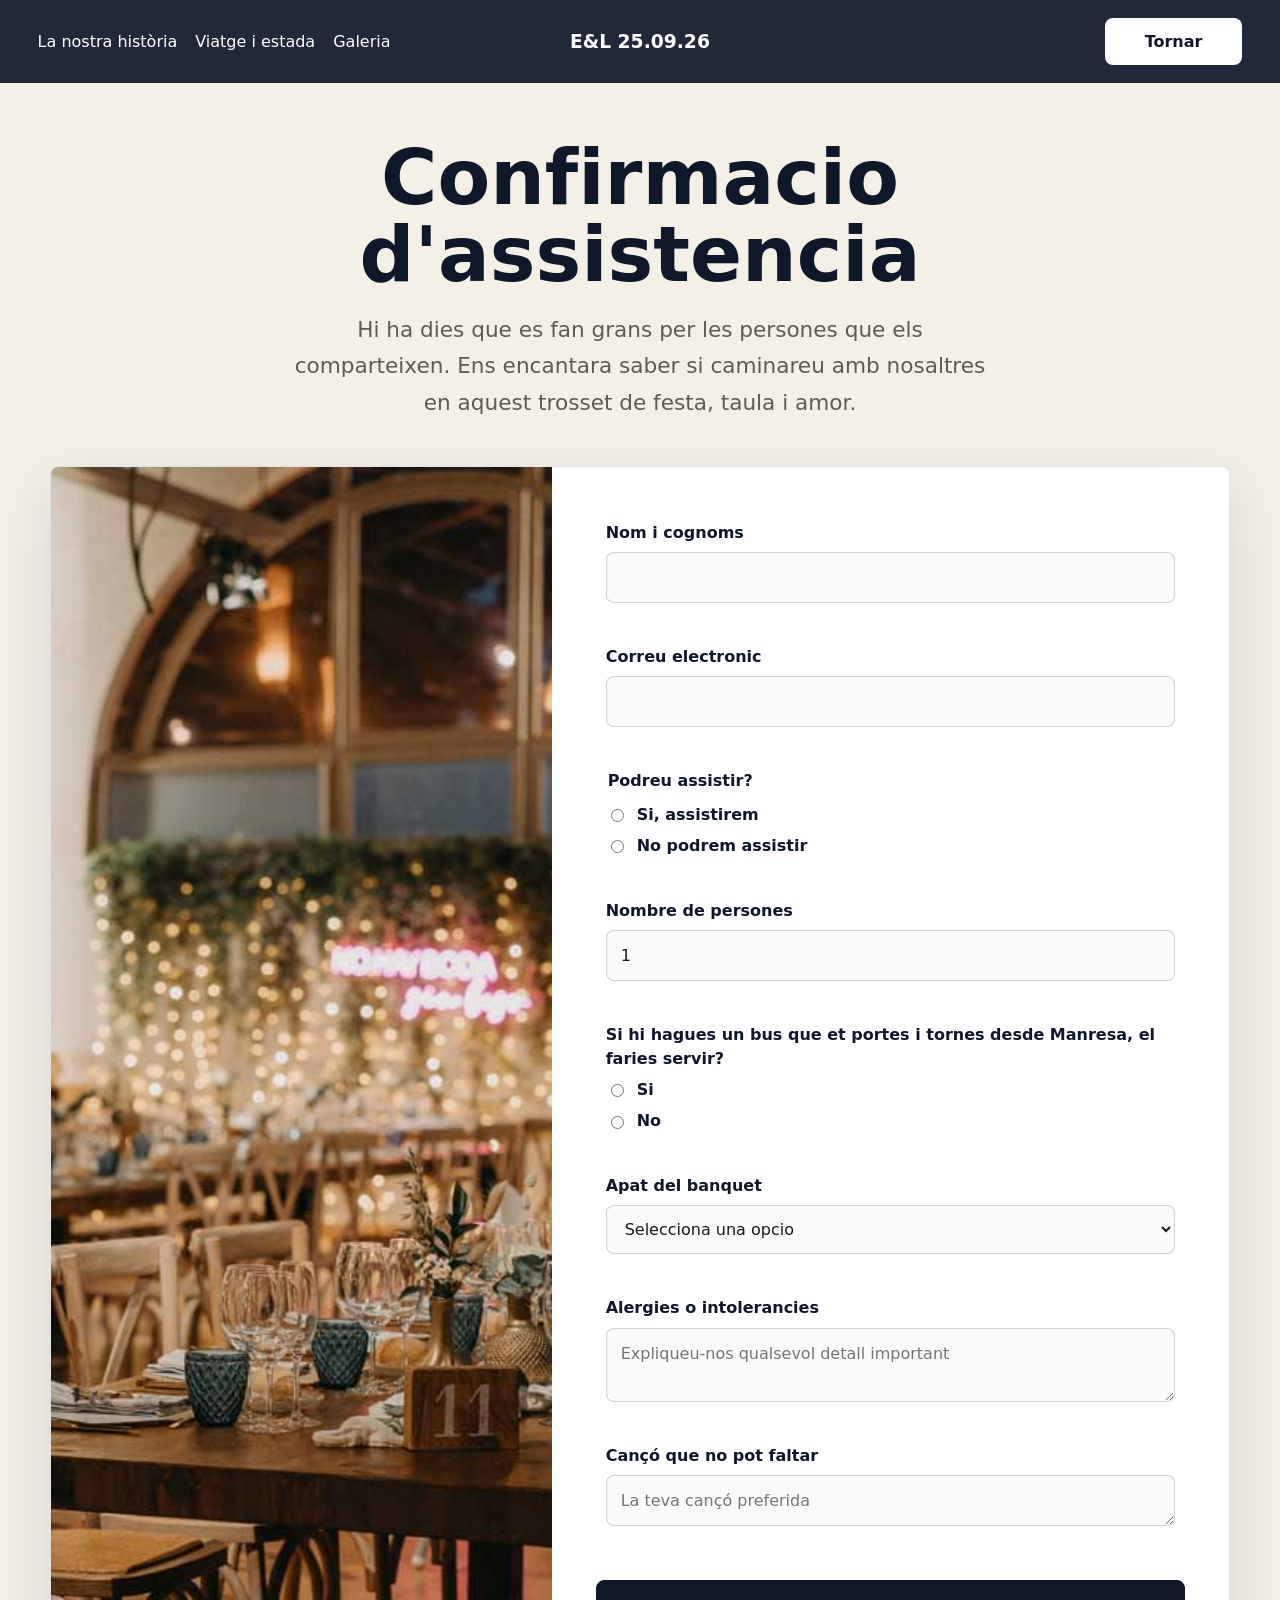
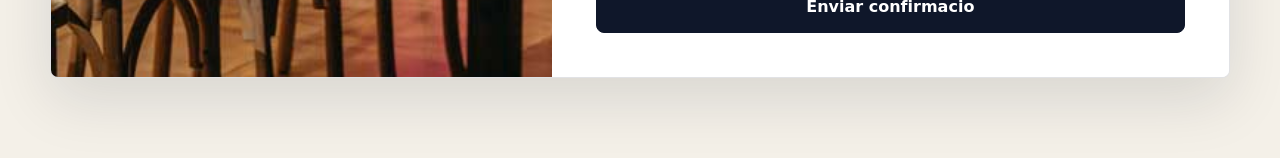
==== confirmar-assistencia.html @ 7b8db6ae "Activat pagina album fotos amb boto desactivat" ====
<!doctype html>
<html lang="ca">

<head>
  <meta charset="utf-8" />
  <meta name="viewport" content="width=device-width,initial-scale=1" />
  <title>Confirmar assistència | E&L</title>
  <link rel="stylesheet" href="css/styles.css">
</head>


<body class="pagina-confirmacio">
  <header>
    <nav class="nav">
      <ul class="nav-links">
        <li><a href="la-nostra-historia.html">La nostra història</a></li>
        <li><a href="viatge-i-estada.html">Viatge i estada</a></li>
        <li><a href="galeria.html">Galeria</a></li>
      </ul>
      <a href="index.html" class="nav_title">
        <h3>E&L 25.09.26</h3>
      </a>
      <a class="confirmar_assistencia" href="index.html">Tornar</a>
    </nav>
  </header>

  <main class="confirmacio-main">
    <section class="confirmacio">
      <div class="confirmacio-intro">
        <h1>Confirmacio d'assistencia</h1>
        <p>Hi ha dies que es fan grans per les persones que els comparteixen. Ens encantara saber si caminareu amb
          nosaltres en aquest trosset de festa, taula i amor.</p>
      </div>

      <div class="confirmacio-layout">
        <figure class="confirmacio-foto">
          <img src="assets/banquet.jpg" alt="Eric i Laia">
        </figure>

        <!-- <form class="confirmacio-form" action="https://formsubmit.co/ericilaia.10@gmail.com" method="POST"> -->
        <form class="confirmacio-form" action="https://formsubmit.co/ericilaia.10@gmail.com" method="POST">
          <input type="hidden" name="_subject" id="subject">
          <input type="hidden" name="_template" value="table">
          <input type="hidden" name="_captcha" value="true">
          <input type="hidden" name="_next" value="https://www.ericilaia.es/gracies.html">
          <input type="text" name="_honey" style="display:none">
          <input type="hidden" name="_autoresponse" value="Confirmació rebuda 🎉">

          <div class="form-row">
            <label for="nom">Nom i cognoms</label>
            <input id="nom" name="nomicognoms" type="text" required>
          </div>

          <div class="form-row">
            <label for="email">Correu electronic</label>
            <input id="email" name="email" type="email" required>
          </div>

          <fieldset class="form-row">
            <legend style="margin-bottom: 10px;">Podreu assistir?</legend>
            <label class="radio-option">
              <input type="radio" id="assistencia-si" name="Assistencia" value="Si, assistirem" required>
              Si, assistirem
            </label>
            <label class="radio-option">
              <input type="radio" id="assistencia-no" name="Assistencia" value="No podrem assistir">
              No podrem assistir
            </label>
          </fieldset>

          <div class="form-row">
            <label for="persones">Nombre de persones</label>
            <input id="persones" name="NombrePersones" type="number" min="1" max="8" value="1" required>
          </div>
          <div class="camps-assistencia">
            <div class="form-row">
              <label for="bus">Si hi hagues un bus que et portes i tornes desde Manresa, el faries servir?</label>
              <label class="radio-option">
                <input type="radio" name="Bus" value="Si" required>
                Si
              </label>
              <label class="radio-option">
                <input type="radio" name="Bus" value="No ">
                No
              </label>
            </div>

            <div class="form-row">
              <label for="apat">Apat del banquet</label>
              <select id="apat" name="ApatBanquet" required>
                <option value="">Selecciona una opcio</option>
                <option value="Menu general">Menu general</option>
                <option value="Menu vegetaria">Menu vegetaria</option>
                <option value="Menu infantil">Menu infantil</option>
                <option value="Altres necessitats">Altres necessitats</option>
              </select>
            </div>

            <div class="form-row">
              <label for="alergies">Alergies o intolerancies</label>
              <textarea id="alergies" name="AlergiesIntolerancies" rows="2"
                placeholder="Expliqueu-nos qualsevol detall important"></textarea>
            </div>

            <div class="form-row">
              <label for="canco">Cançó que no pot faltar</label>
              <textarea id="canco" name="Cancion" rows="1" placeholder="La teva cançó preferida"></textarea>
            </div>

          </div>
          <div id="acompanyants"></div>
          <button class="form-submit" type="submit">Enviar confirmacio</button>
        </form>
      </div>
    </section>
  </main>

  <script src="js/confirmar-assistencia.js"></script>

</body>

</html>
---- css/styles.css ----
:root{
  --max-width:1480px;
  --accent:#0f172a;
  --muted:#666;
  --gap:24px;
  --nav-bg-opacity:0;
  --nav-blur:0px;
  --nav-text-color:#fff;
  --nav-text-shadow:0 1px 8px rgba(0,0,0,0.45);
  font-family: Inter, system-ui, Arial, sans-serif;
}

*{box-sizing:border-box}
body{
  margin:0;
  color:#111;
  line-height:1.45;
  background-color: #f7f4ef;
}

.site-header{position:relative}

/* NAV */
.nav{
  display:grid;
  grid-template-columns:1fr auto 1fr;
  gap:18px;
  align-items:center;
  padding:18px calc(12px + 2vw);
  position:fixed;
  width:100%;
  top:0;
  left:0;
  z-index:20;
  background:rgba(15,23,42,var(--nav-bg-opacity));
  backdrop-filter:blur(var(--nav-blur));
  color:var(--nav-text-color);
  text-shadow:var(--nav-text-shadow);
  transition:background 0.15s ease, backdrop-filter 0.15s ease, color 0.15s ease, text-shadow 0.15s ease;
}
.logo{font-weight:700;text-decoration:none;color:var(--accent)}
.nav-links{list-style:none;margin:0;padding:0;display:flex;gap:18px;align-items:center}
.nav-links a{text-decoration:none;color:inherit}
.nav_title {
  text-decoration: none;
  color: inherit;
  justify-self:center;
  text-align:center;
}

.nav_title h3{
  margin:0;
  white-space:nowrap;
}

/* imatgeprincipal */
.imatgeprincipal{
  height:100vh;
  min-height:800px;
  display:flex;
  align-items:center;
  justify-content:center;
  /* background-image:linear-gradient(rgba(10,10,10,0.35),rgba(10,10,10,0.35)), url("../assets/fonsprincipal.jpeg"); */
  background-image:linear-gradient(rgba(10,10,10,0.35),rgba(10,10,10,0.35)), url("../assets/parella-1.jpg");
  background-size:cover;
  background-position:center;
  padding-top:72px; /* espacio por nav fijo */
}
.imatgeprincipal-banner{
  text-align:center;
  color:#fff;
  max-width:900px;
  padding:48px;
}
.imatgeprincipal h1{font-size:clamp(42px,8vw,86px);line-height:0.95;margin:0 0 16px}
.imatgeprincipal p{margin:0 0 18px;color:rgba(255,255,255,0.9)}
.confirmar_assistencia{
  display:inline-flex;
  align-items:center;
  justify-content:center;
  justify-self:end;
  padding:12px 40px;
  border-radius:8px;
  text-decoration:none;
  background:#fff;
  color:var(--accent);
  font-weight:600;
  text-shadow:none;
}

.confirmar_assistencia:hover{
  opacity: 75%;
}

/* CONTENT */
main{max-width:var(--max-width);margin:48px auto;padding:0 20px}
.important-indicacions{
  font-weight: bold;
}
#arribada,
#ceremonia{
  padding:64px 0;
}

.cerimonia{
  display:grid;
  grid-template-columns:1fr 1fr;
  align-items:center;
}

.cerimonia-invertida .cerimonia-info{
  order:1;
}

.cerimonia-invertida .cerimonia-foto{
  order:2;
}

.cerimonia-foto{
  width:100%;
  max-width:500px;
  justify-self:center;
}

.cerimonia-foto img{
  display:block;
  width:100%;
  aspect-ratio:3 / 4;
  object-fit:cover;
  border-radius:8px;
}

.cerimonia-info{
  display:flex;
  flex-direction:column;
  align-items:center;
  justify-content:center;
  gap:20px;
  min-height:100%;
  text-align:center;
}

.cerimonia-info h2,
.cerimonia-info h4,
.cerimonia-info p{
  margin:0;
}

.cerimonia-info h2{
  font-size:clamp(2.4rem,5vw,4.5rem);
  line-height:1;
  font-weight:700;
}

.cerimonia-info h4{
  font-size:clamp(1.6rem,3vw,2.4rem);
  line-height:1.1;
  font-weight:600;
  color:var(--accent);
}

.cerimonia-info p{
  max-width:320px;
  font-size:1.1rem;
  color:#3f3f46;
}

.cerimonia-info a{
  display:inline-flex;
  align-items:center;
  justify-content:center;
  min-width:140px;
  min-height:46px;
  padding:12px 70px;
  border:1px solid var(--accent);
  border-radius:8px;
  background:var(--accent);
  color:#fff;
  font-weight:700;
  text-decoration:none;
  transition:background 0.2s ease, color 0.2s ease, transform 0.2s ease;
}

.cerimonia-info a:hover{
  background:#fff;
  color:var(--accent);
  transform:translateY(-2px);
}

.ubicacion-1{
  font-size:11000px;
}
/* CONFIRMACIO */
.pagina-confirmacio{
  --nav-bg-opacity:0.92;
  --nav-blur:6px;
  --nav-text-color:#fff;
  --nav-text-shadow:none;
  background:#f4f0e8;
}

.confirmacio-main{
  margin:0 auto;
  padding:140px 20px 80px;
}

.confirmacio{
  max-width:1180px;
  margin:0 auto;
}

.confirmacio-intro{
  max-width:860px;
  margin:0 auto 44px;
  text-align:center;
}

.confirmacio-intro p{
  max-width:720px;
  margin:18px auto 0;
  color:#5f5a52;
  font-size:clamp(1.05rem,2vw,1.35rem);
  line-height:1.7;
}

.confirmacio-intro h1{
  margin:0;
  font-size:clamp(2.7rem,6vw,5.5rem);
  line-height:1;
  color:var(--accent);
}

.confirmacio-layout{
  display:grid;
  grid-template-columns:minmax(280px,0.85fr) minmax(360px,1.15fr);
  gap:0;
  overflow:hidden;
  border:1px solid rgba(15,23,42,0.12);
  border-radius:8px;
  background:#fff;
  box-shadow:0 22px 60px rgba(15,23,42,0.12);
}

.confirmacio-foto{
  min-height:100%;
  margin:0;
  background:#0f172a;
}

.confirmacio-foto img{
  display:block;
  width:100%;
  height:100%;
  min-height:640px;
  object-fit:cover;
}

.confirmacio-form{
  display:grid;
  gap:22px;
  align-content:center;
  padding:44px;
  background:#fff;
}

.camps-assistencia{
  display: grid;
  gap: 22px;
}

.form-row{
  display:grid;
  gap:8px;
  margin:10px;
  padding:0;
  border:0;
}

.form-row label,
.form-row legend{
  color:var(--accent);
  font-weight:700;
}

.form-row input,
.form-row select,
.form-row textarea{
  width:100%;
  border:1px solid rgba(15,23,42,0.18);
  border-radius:8px;
  padding:13px 14px;
  color:#18181b;
  font:inherit;
  background:#fbfaf8;
}

.form-row textarea{
  resize:vertical;
}

.form-row input:focus,
.form-row select:focus,
.form-row textarea:focus{
  outline:2px solid rgba(15,23,42,0.18);
  border-color:var(--accent);
}

.radio-option{
  display:flex;
  align-items:center;
  gap:10px;
  font-weight:500;
  color:#3f3f46;
}

.radio-option input{
  width:auto;
}

.form-submit{
  display:inline-flex;
  align-items:center;
  justify-content:center;
  min-height:50px;
  border:1px solid var(--accent);
  border-radius:8px;
  padding:14px 28px;
  background:var(--accent);
  color:#fff;
  font:inherit;
  font-weight:800;
  text-decoration:none;
  cursor:pointer;
  transition:background 0.2s ease, color 0.2s ease, transform 0.2s ease;
}

.form-submit:hover{
  background:#fff;
  color:var(--accent);
  transform:translateY(-2px);
}

.gracies{
  display:flex;
  flex-direction:column;
  align-items:center;
  justify-content:center;
  min-height:60vh;
  max-width:760px;
  margin:0 auto;
  text-align:center;
}

.gracies p{
  margin:0 0 16px;
  color:#5f5a52;
  font-weight:700;
  text-transform:uppercase;
  letter-spacing:0.08em;
}

.gracies h1{
  margin:0 0 32px;
  font-size:clamp(3rem,7vw,6rem);
  line-height:1;
  color:var(--accent);
}

/* PAGINES INTERIORS */
.pagina-interior{
  --nav-bg-opacity:0.9;
  --nav-blur:6px;
  --nav-text-color:#fff;
  --nav-text-shadow:none;
  background:#f7f4ef;
}

.pagina-main{
  max-width:none;
  margin:0;
  padding:0;
}

.pagina-hero{
  min-height:72vh;
  display:flex;
  align-items:flex-end;
  padding:140px 8vw 72px;
  color:#fff;
  background-size:cover;
  background-position:center;
}

.historia-hero{
  background-image:linear-gradient(rgba(15,23,42,0.18),rgba(15,23,42,0.62)), url("../assets/parella-10.jpg");
}

.estada-hero{
  background-image:linear-gradient(rgba(15,23,42,0.2),rgba(15,23,42,0.68)), url("../assets/banquet.jpg");
}

.pagina-hero div{
  max-width:920px;
}

.pagina-hero p{
  margin:0 0 14px;
  font-weight:800;
  text-transform:uppercase;
  letter-spacing:0.08em;
}

.pagina-hero h1{
  margin:0;
  font-size:clamp(3rem,7vw,7rem);
  line-height:0.98;
}

.historia-layout{
  display:grid;
  grid-template-columns:minmax(320px,0.9fr) minmax(320px,1.1fr);
  gap:64px;
  align-items:center;
  max-width:1280px;
  margin:0 auto;
  padding:96px 8vw;
}

.historia-layout + .historia-layout{
  padding-top:0;
}

.historia-layout-invertida .historia-text{
  order:2;
}

.historia-layout-invertida .historia-foto{
  order:1;
}

.historia-text{
  display:grid;
  gap:18px;
  font-size:clamp(1.1rem,1.8vw,1.35rem);
  line-height:1.8;
  color:#343434;
}

.historia-text span{
  color:#8a8175;
  font-size:0.9rem;
  font-weight:900;
  text-transform:uppercase;
  letter-spacing:0.08em;
}

.historia-text h2{
  max-width:620px;
  margin:0 0 8px;
  color:var(--accent);
  font-size:clamp(2.2rem,4.8vw,4.7rem);
  line-height:1;
}

.historia-text p{
  margin:0;
}

.historia-foto{
  margin:0;
}

.historia-foto img{
  display:block;
  width:100%;
  aspect-ratio:4 / 5;
  object-fit:cover;
  border-radius:8px;
  box-shadow:0 22px 60px rgba(15,23,42,0.14);
}

.historia-galeria{
  display:grid;
  grid-template-columns:1fr 1.25fr 1fr;
  gap:18px;
  max-width:1280px;
  margin:0 auto;
  padding:0 8vw 96px;
}

.historia-galeria figure{
  margin:0;
  overflow:hidden;
  border-radius:8px;
  background:#0f172a;
}

.historia-galeria img{
  display:block;
  width:100%;
  height:100%;
  min-height:340px;
  object-fit:cover;
}

.historia-galeria figure:nth-child(2){
  transform:translateY(36px);
}

.timeline{
  display:grid;
  grid-template-columns:repeat(auto-fit,minmax(220px,1fr));
  gap:1px;
  max-width:1280px;
  margin:0 auto;
  padding:0 8vw 96px;
}

.timeline article,
.info-card,
.transport-list article,
.faq-list details{
  background:#fff;
  border:1px solid rgba(15,23,42,0.1);
}

.timeline article{
  padding:32px;
}

.timeline span{
  display:block;
  margin-bottom:24px;
  color:#8a8175;
  font-weight:900;
}

.timeline h2,
.info-card h3,
.transport-list h3{
  margin:0 0 12px;
  color:var(--accent);
}

.timeline p,
.info-card p,
.transport-list p,
.faq-list p,
.fonts p{
  margin:0;
  color:#4b4b52;
  line-height:1.7;
}

.frase-final{
  max-width:920px;
  margin:0 auto 96px;
  padding:0 8vw;
  text-align:center;
}

.frase-final p{
  margin:0;
  font-size:clamp(1.8rem,4vw,3.8rem);
  line-height:1.12;
  color:var(--accent);
}

.info-section{
  max-width:1280px;
  margin:0 auto;
  padding:88px 8vw 0;
}

.section-heading{
  display:flex;
  justify-content:space-between;
  align-items:start;
  flex-direction: column;
  gap:12px;
  margin-bottom:28px;
}

.section-heading p{
  margin:0;
  color:#8a8175;
  font-weight:800;
  text-transform:uppercase;
  letter-spacing:0.08em;
}

.section-heading h2{
  margin:0;
  color:var(--accent);
  font-size:clamp(2.2rem,4vw,4.5rem);
  line-height:1;
}

.info-grid{
  display:grid;
  grid-template-columns:repeat(3,1fr);
  gap:18px;
}

.info-card{
  display:flex;
  flex-direction:column;
  min-height:280px;
  padding:28px;
  border-radius:8px;
}

.info-card a{
  display:inline-flex;
  align-items:center;
  justify-content:center;
  width:max-content;
  margin-top:auto;
  padding:11px 18px;
  border:1px solid var(--accent);
  border-radius:8px;
  background:var(--accent);
  color:#fff;
  text-decoration:none;
  font-weight:800;
}

.split-info{
  display:grid;
  grid-template-columns:0.7fr 1.3fr;
  gap:48px;
}

.split-info .section-heading{
  display:block;
  margin:0;
}

.transport-list{
  display:grid;
  justify-content: start;
  gap:16px;
}

.transport-list article{
  padding:26px;
  border-radius:8px;
}

.estada-foto-band{
  display:grid;
  grid-template-columns:minmax(280px,1.15fr) minmax(260px,0.85fr);
  align-items:stretch;
  max-width:1280px;
  margin:88px auto 0;
  padding:0 8vw;
}

.estada-foto-band img{
  display:block;
  width:100%;
  min-height:420px;
  object-fit:cover;
  border-radius:8px 0 0 8px;
}

.estada-foto-band div{
  display:flex;
  align-items:center;
  padding:36px;
  border-radius:0 8px 8px 0;
  background:var(--accent);
  color:#fff;
}

.estada-foto-band p{
  margin:0;
  font-size:clamp(1.25rem,2.6vw,2.4rem);
  line-height:1.18;
}

.faq-list{
  display:grid;
  gap:12px;
}

.faq-list details{
  padding:22px 24px;
  border-radius:8px;
}

.faq-list summary{
  cursor:pointer;
  color:var(--accent);
  font-weight:900;
}

.faq-list p{
  margin-top:14px;
}

.fonts{
  max-width:980px;
  margin:0 auto;
  padding:72px 8vw 96px;
  text-align:center;
}

.fonts a{
  color:var(--accent);
  font-weight:800;
}

.grid-section h2,
.content-section h2,
.contact-section h2{margin:0 0 18px;font-size:1.4rem}

.grid{display:grid;grid-template-columns:repeat(auto-fit,minmax(220px,1fr));gap:var(--gap)}
.card{background:#fff;border-radius:12px;padding:20px;box-shadow:0 6px 20px rgba(12,20,30,0.06)}

/* FOOTER */
.site-footer{
  padding:12px 20px;
  text-align:center;
  background:var(--accent);
  color:rgba(255,255,255,0.82);
  font-size:0.82rem;
}

.site-footer p{
  margin:0;
}

/* RESPONSIVE tweaks */
@media (max-width:860px){
  .nav{
    grid-template-columns:1fr 1fr 1fr;
    gap:8px;
    padding:12px 14px;
    background:rgba(15,23,42,var(--nav-bg-opacity));
    backdrop-filter:blur(var(--nav-blur));
    text-shadow:none;
  }

  .nav_title{
    grid-row:1;
    grid-column:1 / -1;
    justify-self:center;
    padding-bottom:2px;
  }

  .nav_title h3{
    font-size:1.35rem;
    letter-spacing:0.03em;
  }

  .nav-links{
    grid-row:2;
    grid-column:1 / 3;
    display:grid;
    grid-template-columns:1fr 1fr;
    gap:8px;
    width:100%;
    max-width:none;
    justify-self:stretch;
    padding:0;
    border:0;
    background:transparent;
    box-shadow:none;
    backdrop-filter:none;
    text-shadow:none;
  }

  .nav-links li{
    min-width:0;
  }

  .nav-links a{
    display:flex;
    align-items:center;
    justify-content:center;
    min-height:42px;
    padding:8px 10px;
    border-radius:6px;
    background:rgba(255,255,255,0.12);
    font-size:0.86rem;
    font-weight:700;
    text-align:center;
  }

  .confirmar_assistencia{
    grid-row:2;
    grid-column:3;
    justify-self:stretch;
    align-self:stretch;
    width:auto;
    max-width:none;
    min-height:42px;
    padding:10px 16px;
    border-radius:6px;
    font-size:0.92rem;
  }

  .nav .confirmar_assistencia{
    width:100%;
  }

  .nav-links{
    padding-right:0;
  }

  .nav-links li:nth-child(1){grid-column:1}
  .nav-links li:nth-child(2){grid-column:2}

  .imatgeprincipal{
    height:100svh;
    min-height:620px;
    padding-top:150px;
  }

  .imatgeprincipal-banner{padding:24px}
  .imatgeprincipal h1{font-size:clamp(48px,17vw,82px)}
  main{margin:28px auto;padding:0 16px}
  #arribada,
  #ceremonia{padding:42px 0}
  .cerimonia{grid-template-columns:1fr;gap:24px}
  .cerimonia-invertida .cerimonia-info,
  .cerimonia-invertida .cerimonia-foto{order:initial}
  .cerimonia-foto{max-width:min(82vw,320px)}
  .cerimonia-foto img{aspect-ratio:4 / 5;max-height:390px}
  .cerimonia-info{gap:20px;padding:4px 8px}
  .cerimonia-info h2{font-size:clamp(3.1rem,16vw,4.6rem)}
  .cerimonia-info h4{font-size:clamp(2rem,9vw,2.8rem)}
  .cerimonia-info p{font-size:1.18rem}
  .cerimonia-info a{min-width:170px;min-height:52px;font-size:1.05rem}
  .confirmacio-main{padding:180px 16px 56px}
  .confirmacio-intro{margin-bottom:28px}
  .confirmacio-layout{grid-template-columns:1fr}
  .confirmacio-foto img{min-height:300px;max-height:380px}
  .confirmacio-form{padding:22px;gap:18px}
  .pagina-hero{min-height:72svh;padding:190px 20px 48px}
  .pagina-hero h1{font-size:clamp(2.7rem,14vw,5rem)}
  .historia-layout,
  .timeline,
  .info-grid,
  .split-info,
  .estada-foto-band{grid-template-columns:1fr}
  .historia-galeria{display: none}
  .historia-layout,
  .info-section{padding:56px 16px 0}
  .historia-layout{gap:34px}
  .historia-layout + .historia-layout{padding-top:56px}
  .historia-layout-invertida .historia-text,
  .historia-layout-invertida .historia-foto{order:initial}
  .historia-text{font-size:1.05rem;gap:18px}
  .historia-text h2{font-size:clamp(2.4rem,12vw,4rem)}
  .historia-galeria{gap:12px;padding:0 16px 56px}
  .historia-galeria figure:nth-child(2){transform:none}
  .historia-galeria img{min-height:250px;aspect-ratio:4 / 3}
  .timeline{padding:0 16px 56px}
  .timeline article{padding:24px}
  .frase-final{margin-top:56px;padding:0 16px}
  .section-heading{display:block}
  .info-card{min-height:auto}
  .estada-foto-band{margin-top:56px;padding:0 16px}
  .estada-foto-band img{min-height:260px;border-radius:8px 8px 0 0}
  .estada-foto-band div{border-radius:0 0 8px 8px;padding:24px}
  .fonts{padding:48px 20px 64px}
}
/* @media (max-width:565px){
   .nav {
    foins
  }
} */

@media (max-width:565px){
  .nav_title h3{font-size:1.22rem}
  .nav-links{gap:6px}
  .nav-links a{font-size:0.65rem;padding:8px 6px}
  .confirmar_assistencia{font-size:0.65rem}
  .pagina-hero,
  .imatgeprincipal{padding-top:172px}
  .cerimonia-foto{max-width:76vw}
  .cerimonia-foto img{max-height:330px}
  .cerimonia-info h2{font-size:3rem}
}
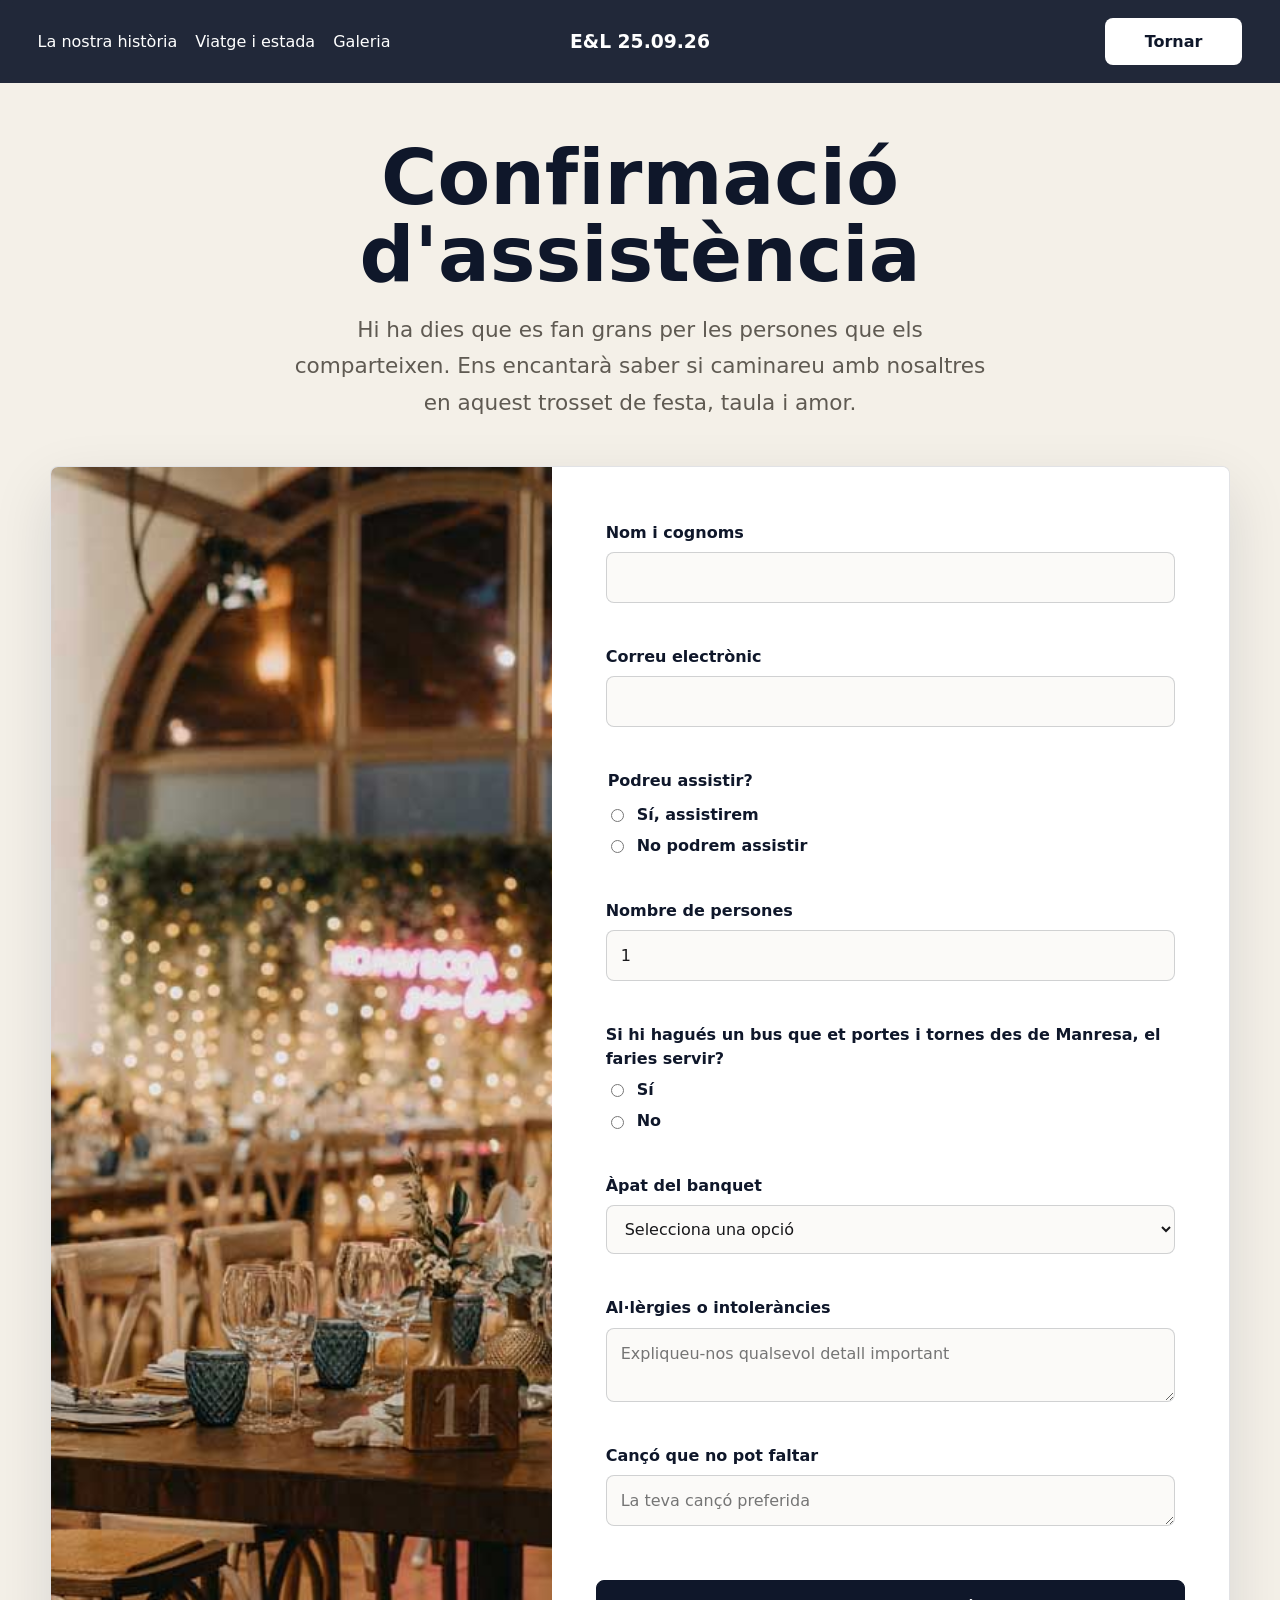
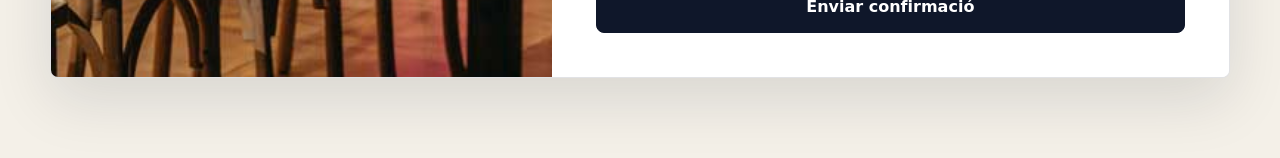
==== commit 0b6d2507: "Correccions ortografiques" ====
--- a/confirmar-assistencia.html
+++ b/confirmar-assistencia.html
@@ -27,8 +27,8 @@
   <main class="confirmacio-main">
     <section class="confirmacio">
       <div class="confirmacio-intro">
-        <h1>Confirmacio d'assistencia</h1>
-        <p>Hi ha dies que es fan grans per les persones que els comparteixen. Ens encantara saber si caminareu amb
+        <h1>Confirmació d'assistència</h1>
+        <p>Hi ha dies que es fan grans per les persones que els comparteixen. Ens encantarà saber si caminareu amb 
           nosaltres en aquest trosset de festa, taula i amor.</p>
       </div>
 
@@ -52,15 +52,15 @@
           </div>
 
           <div class="form-row">
-            <label for="email">Correu electronic</label>
+            <label for="email">Correu electrònic</label>
             <input id="email" name="email" type="email" required>
           </div>
 
           <fieldset class="form-row">
             <legend style="margin-bottom: 10px;">Podreu assistir?</legend>
             <label class="radio-option">
-              <input type="radio" id="assistencia-si" name="Assistencia" value="Si, assistirem" required>
-              Si, assistirem
+              <input type="radio" id="assistencia-si" name="Assistencia" value="Sí, assistirem" required>
+              Sí, assistirem
             </label>
             <label class="radio-option">
               <input type="radio" id="assistencia-no" name="Assistencia" value="No podrem assistir">
@@ -74,10 +74,10 @@
           </div>
           <div class="camps-assistencia">
             <div class="form-row">
-              <label for="bus">Si hi hagues un bus que et portes i tornes desde Manresa, el faries servir?</label>
+              <label for="bus">Si hi hagués un bus que et portes i tornes des de Manresa, el faries servir?</label>
               <label class="radio-option">
                 <input type="radio" name="Bus" value="Si" required>
-                Si
+                Sí
               </label>
               <label class="radio-option">
                 <input type="radio" name="Bus" value="No ">
@@ -86,18 +86,19 @@
             </div>
 
             <div class="form-row">
-              <label for="apat">Apat del banquet</label>
+              <label for="apat">Àpat del banquet</label>
               <select id="apat" name="ApatBanquet" required>
-                <option value="">Selecciona una opcio</option>
-                <option value="Menu general">Menu general</option>
-                <option value="Menu vegetaria">Menu vegetaria</option>
-                <option value="Menu infantil">Menu infantil</option>
+                <option value="">Selecciona una opció</option>
+                <option value="Menu general">Menú general</option>
+                <option value="Menu vegetaria">Menú vegetarià</option>
+                <option value="Menu vega">Menú vegà</option>
+                <option value="Menu infantil">Menú infantil</option>
                 <option value="Altres necessitats">Altres necessitats</option>
               </select>
             </div>
 
             <div class="form-row">
-              <label for="alergies">Alergies o intolerancies</label>
+              <label for="alergies">Al·lèrgies o intoleràncies</label>
               <textarea id="alergies" name="AlergiesIntolerancies" rows="2"
                 placeholder="Expliqueu-nos qualsevol detall important"></textarea>
             </div>
@@ -109,7 +110,7 @@
 
           </div>
           <div id="acompanyants"></div>
-          <button class="form-submit" type="submit">Enviar confirmacio</button>
+          <button class="form-submit" type="submit">Enviar confirmació</button>
         </form>
       </div>
     </section>
--- a/css/styles.css
+++ b/css/styles.css
@@ -731,34 +731,33 @@
   margin:0;
 }
 
-/* RESPONSIVE tweaks */
-@media (max-width:860px){
+/* RESPONSIVE tweaks */@media (max-width:860px){
   .nav{
-    grid-template-columns:1fr 1fr 1fr;
+    grid-template-columns:1fr;
     gap:8px;
     padding:12px 14px;
     background:rgba(15,23,42,var(--nav-bg-opacity));
     backdrop-filter:blur(var(--nav-blur));
     text-shadow:none;
   }
-
+ 
   .nav_title{
     grid-row:1;
-    grid-column:1 / -1;
+    grid-column:1;
     justify-self:center;
     padding-bottom:2px;
   }
-
+ 
   .nav_title h3{
     font-size:1.35rem;
     letter-spacing:0.03em;
   }
-
+ 
   .nav-links{
     grid-row:2;
-    grid-column:1 / 3;
+    grid-column:1;
     display:grid;
-    grid-template-columns:1fr 1fr;
+    grid-template-columns:1fr 1fr 1fr;
     gap:8px;
     width:100%;
     max-width:none;
@@ -770,54 +769,48 @@
     backdrop-filter:none;
     text-shadow:none;
   }
-
+ 
   .nav-links li{
     min-width:0;
   }
-
+ 
   .nav-links a{
     display:flex;
     align-items:center;
     justify-content:center;
     min-height:42px;
-    padding:8px 10px;
+    padding:8px 6px;
     border-radius:6px;
     background:rgba(255,255,255,0.12);
-    font-size:0.86rem;
+    font-size:0.82rem;
     font-weight:700;
     text-align:center;
   }
-
+ 
   .confirmar_assistencia{
-    grid-row:2;
-    grid-column:3;
+    grid-row:3;
+    grid-column:1;
     justify-self:stretch;
     align-self:stretch;
-    width:auto;
+    width:100%;
     max-width:none;
     min-height:42px;
     padding:10px 16px;
     border-radius:6px;
     font-size:0.92rem;
   }
-
+ 
   .nav .confirmar_assistencia{
     width:100%;
   }
-
-  .nav-links{
-    padding-right:0;
-  }
-
-  .nav-links li:nth-child(1){grid-column:1}
-  .nav-links li:nth-child(2){grid-column:2}
-
+ 
+  /* resto de reglas mobile sin cambios */
   .imatgeprincipal{
     height:100svh;
     min-height:620px;
     padding-top:150px;
   }
-
+ 
   .imatgeprincipal-banner{padding:24px}
   .imatgeprincipal h1{font-size:clamp(48px,17vw,82px)}
   main{margin:28px auto;padding:0 16px}
@@ -867,12 +860,7 @@
   .estada-foto-band div{border-radius:0 0 8px 8px;padding:24px}
   .fonts{padding:48px 20px 64px}
 }
-/* @media (max-width:565px){
-   .nav {
-    foins
-  }
-} */
-
+ 
 @media (max-width:565px){
   .nav_title h3{font-size:1.22rem}
   .nav-links{gap:6px}
@@ -883,4 +871,4 @@
   .cerimonia-foto{max-width:76vw}
   .cerimonia-foto img{max-height:330px}
   .cerimonia-info h2{font-size:3rem}
-}
+}
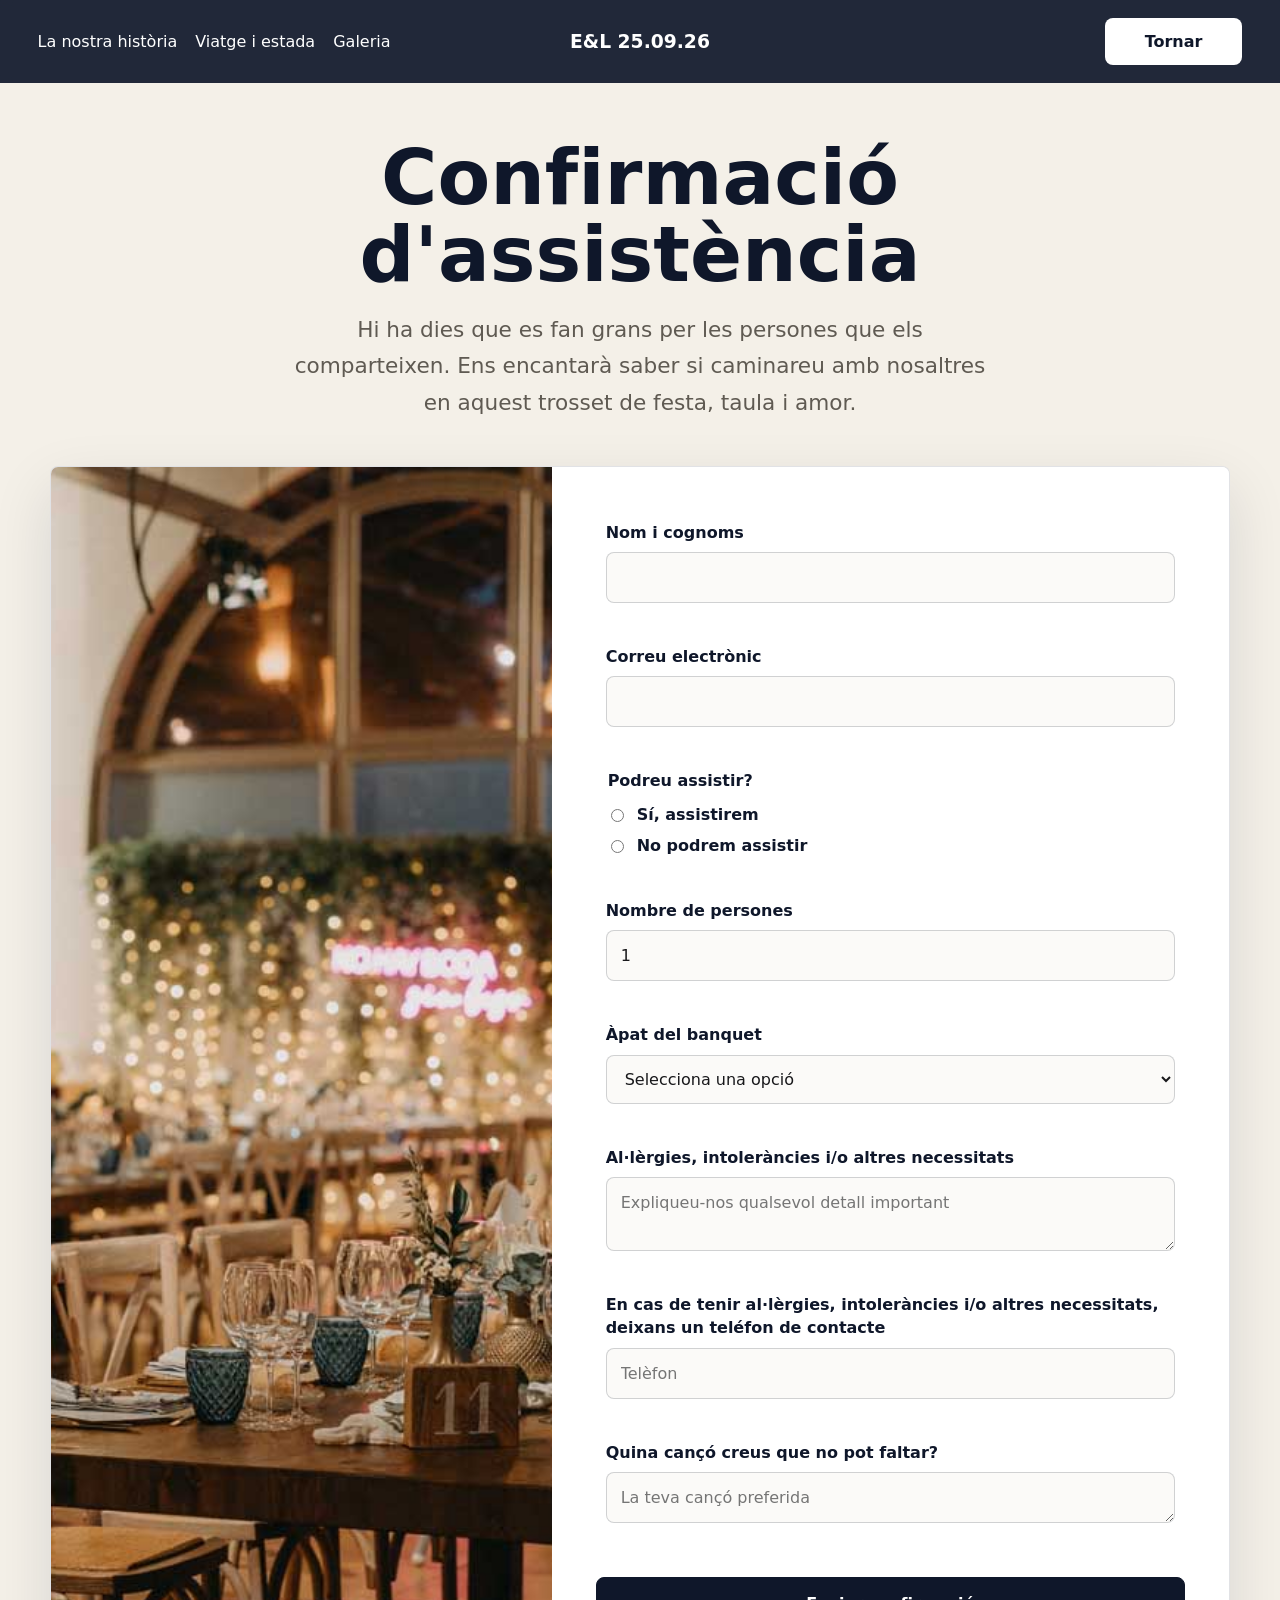
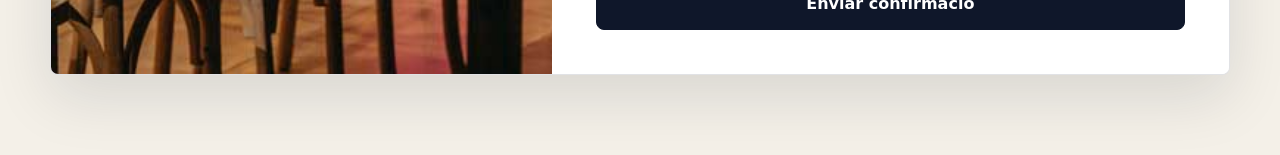
==== commit 826607af: "Ültims canvis varis" ====
--- a/confirmar-assistencia.html
+++ b/confirmar-assistencia.html
@@ -73,7 +73,7 @@
             <input id="persones" name="NombrePersones" type="number" min="1" max="8" value="1" required>
           </div>
           <div class="camps-assistencia">
-            <div class="form-row">
+            <!-- <div class="form-row">
               <label for="bus">Si hi hagués un bus que et portes i tornes des de Manresa, el faries servir?</label>
               <label class="radio-option">
                 <input type="radio" name="Bus" value="Si" required>
@@ -83,7 +83,7 @@
                 <input type="radio" name="Bus" value="No ">
                 No
               </label>
-            </div>
+            </div> -->
 
             <div class="form-row">
               <label for="apat">Àpat del banquet</label>
@@ -98,13 +98,18 @@
             </div>
 
             <div class="form-row">
-              <label for="alergies">Al·lèrgies o intoleràncies</label>
+              <label for="alergies">Al·lèrgies, intoleràncies i/o altres necessitats</label>
               <textarea id="alergies" name="AlergiesIntolerancies" rows="2"
                 placeholder="Expliqueu-nos qualsevol detall important"></textarea>
             </div>
 
             <div class="form-row">
-              <label for="canco">Cançó que no pot faltar</label>
+              <label for="telefonalergies">En cas de tenir al·lèrgies, intoleràncies i/o altres necessitats, deixans un teléfon de contacte</label>
+              <input id="telefonalergies" name="TelefonAlergies" type="text" placeholder="Telèfon">
+            </div>
+               
+            <div class="form-row">
+              <label for="canco">Quina cançó creus que no pot faltar?</label>
               <textarea id="canco" name="Cancion" rows="1" placeholder="La teva cançó preferida"></textarea>
             </div>
 
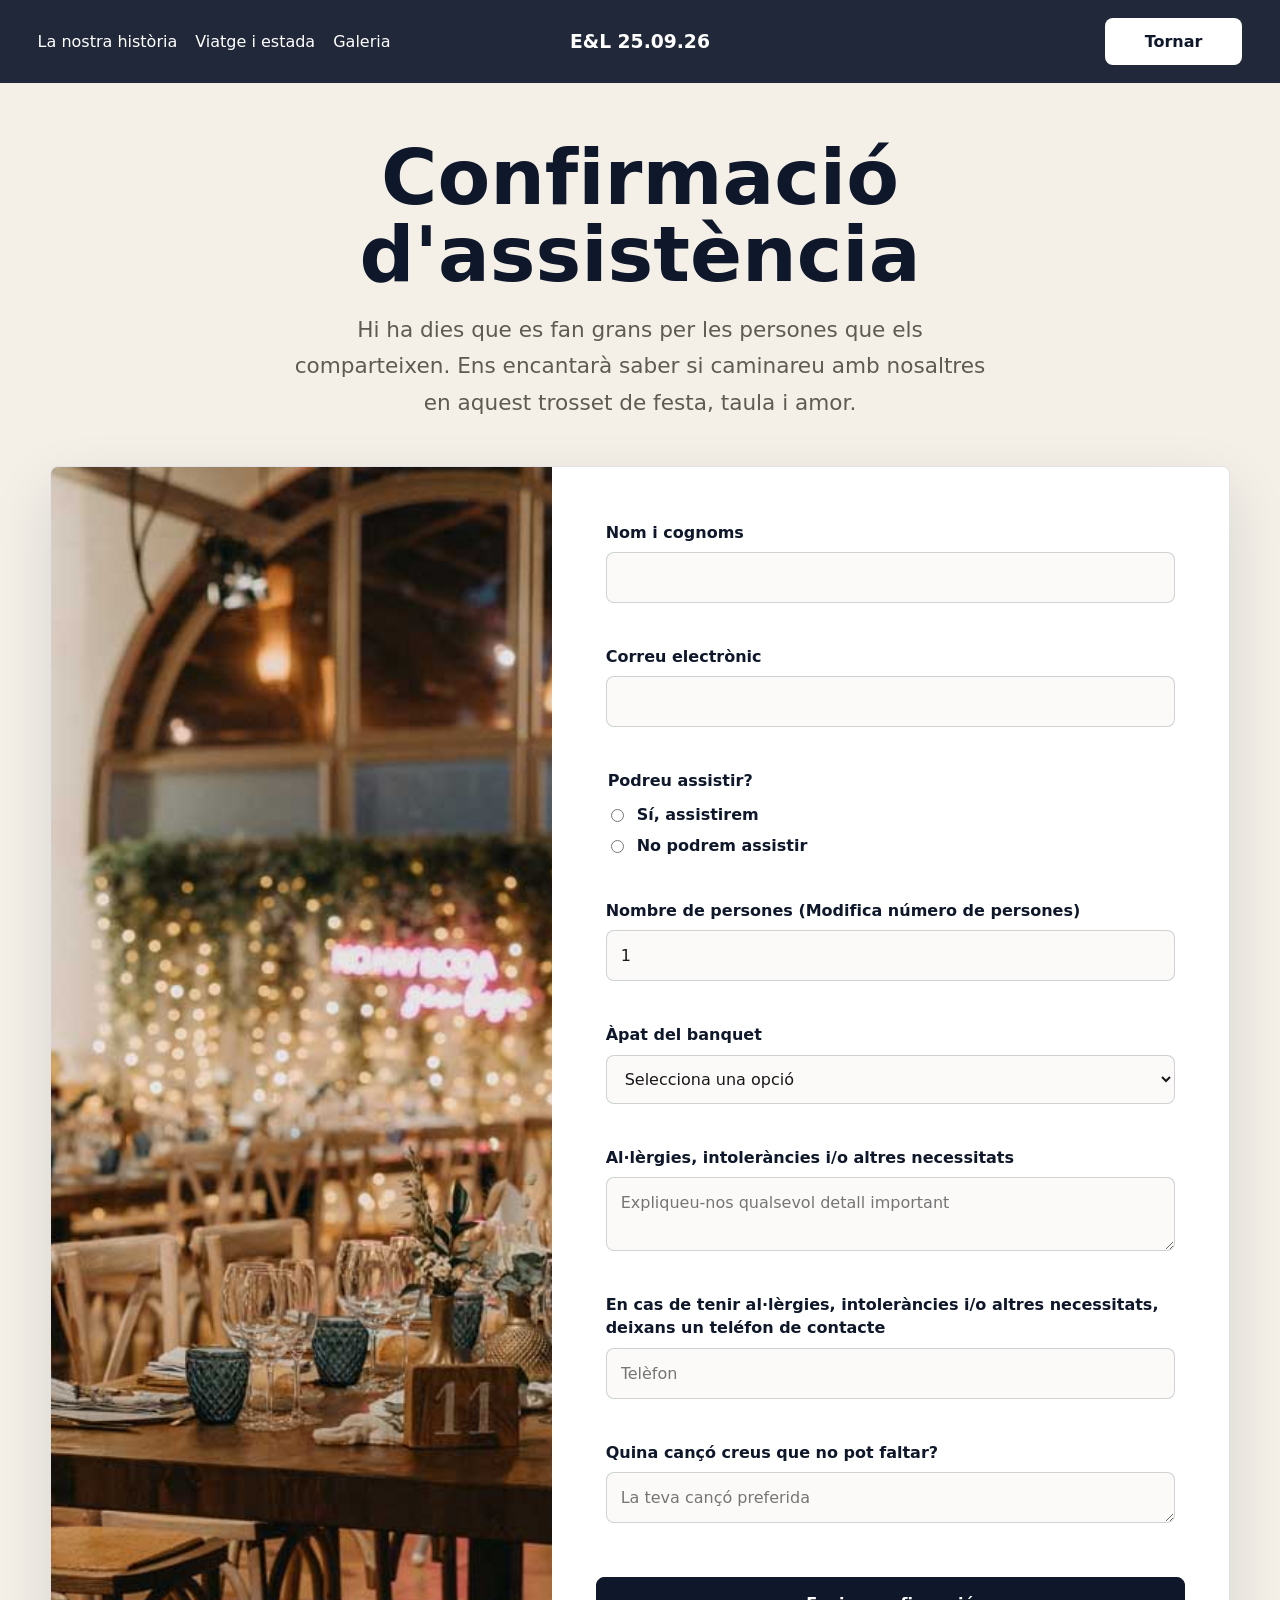
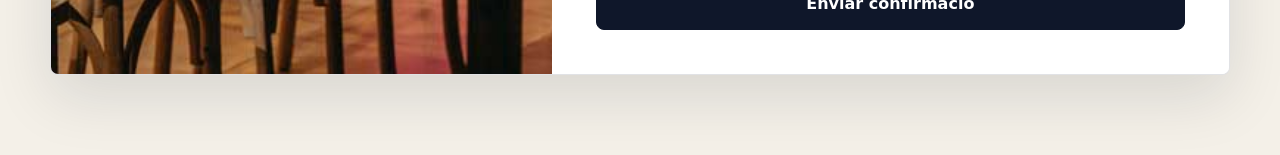
==== commit 149d1571: "Text mod persones" ====
--- a/confirmar-assistencia.html
+++ b/confirmar-assistencia.html
@@ -69,7 +69,7 @@
           </fieldset>
 
           <div class="form-row">
-            <label for="persones">Nombre de persones</label>
+            <label for="persones">Nombre de persones (Modifica número de persones)</label>
             <input id="persones" name="NombrePersones" type="number" min="1" max="8" value="1" required>
           </div>
           <div class="camps-assistencia">
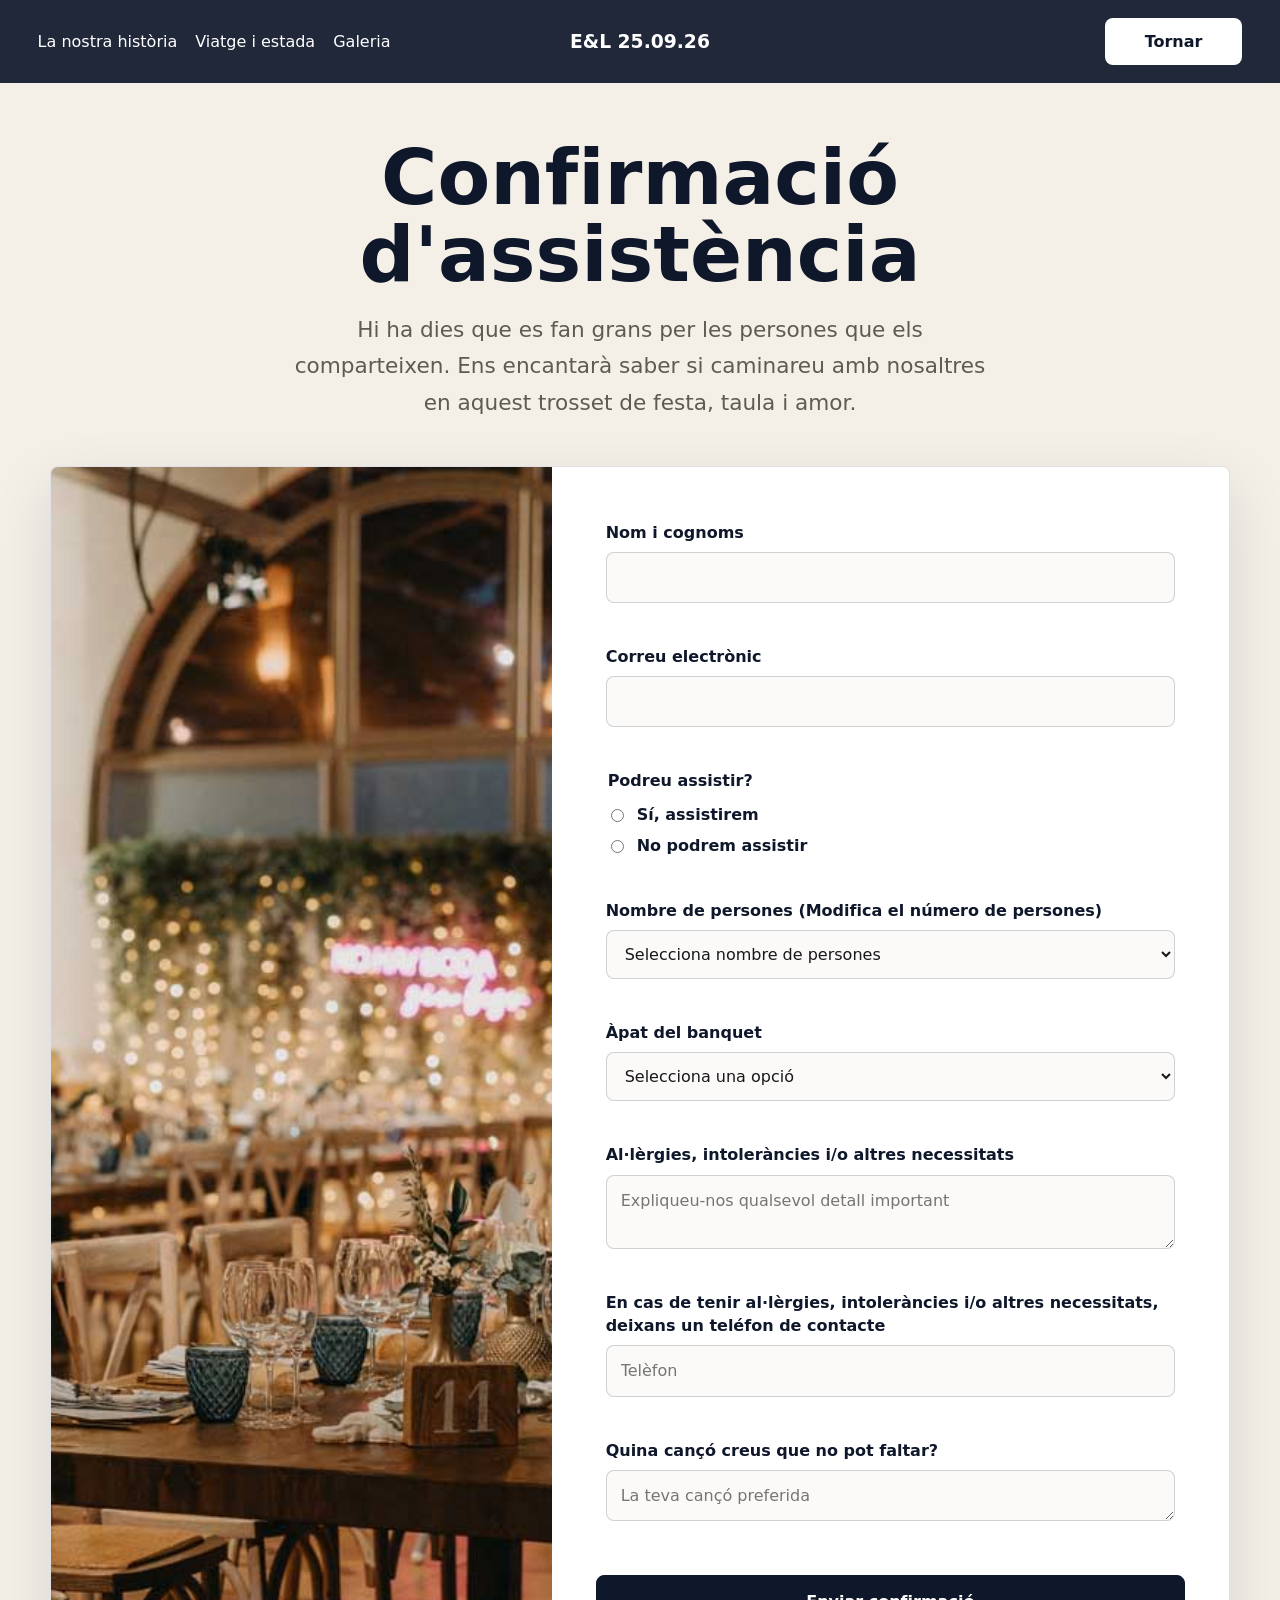
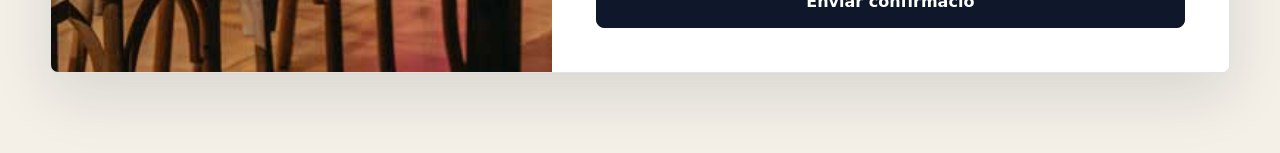
==== commit d4d10716: "modifica numero persones, ara es un select" ====
--- a/confirmar-assistencia.html
+++ b/confirmar-assistencia.html
@@ -68,10 +68,30 @@
             </label>
           </fieldset>
 
-          <div class="form-row">
+          <!--<div class="form-row">
             <label for="persones">Nombre de persones (Modifica número de persones)</label>
             <input id="persones" name="NombrePersones" type="number" min="1" max="8" value="1" required>
+          </div>-->
+
+          <div class="form-row">
+            <label for="persones">Nombre de persones (Modifica el número de persones)</label>
+            <select id="persones" name="NombrePersones" required>
+              <option disabled selected value="">Selecciona nombre de persones</option>
+              <option value="1">1</option>
+              <option value="2">2</option>
+              <option value="3">3</option>
+              <option value="4">4</option>
+              <option value="5">5</option>
+              <option value="6">6</option>
+              <option value="7">7</option>
+              <option value="8">8</option>
+              <option value="9">9</option>
+              <option value="10">10</option>
+              <option value="11">11</option>
+              <option value="12">12</option>
+            </select>
           </div>
+
           <div class="camps-assistencia">
             <!-- <div class="form-row">
               <label for="bus">Si hi hagués un bus que et portes i tornes des de Manresa, el faries servir?</label>
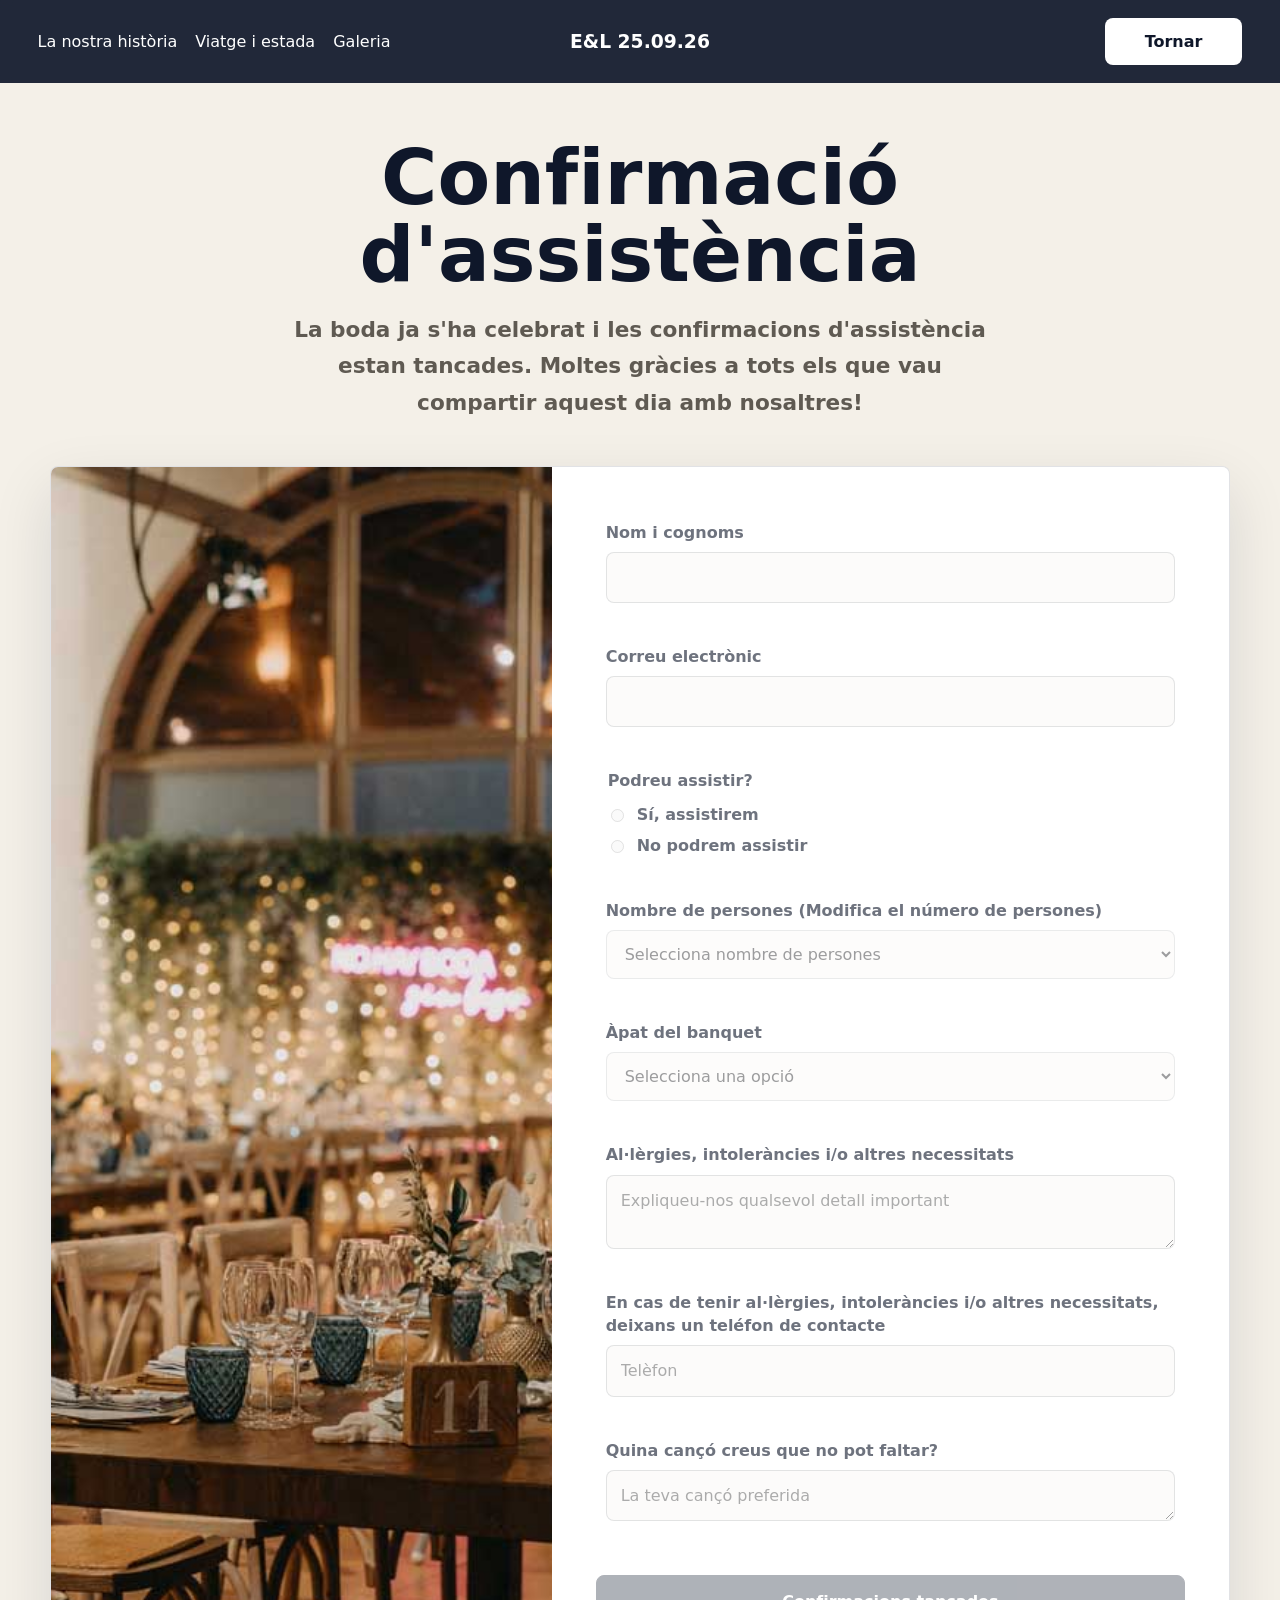
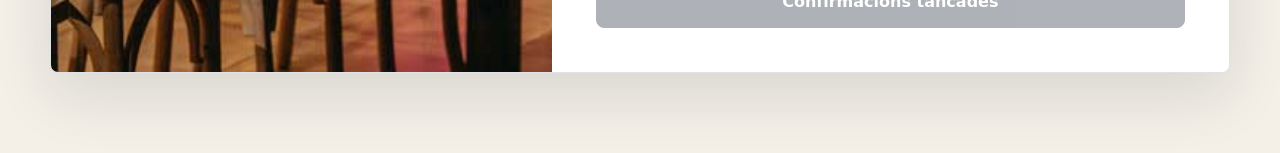
==== commit ece589e1: "Tancar confirmacions, noindex a pàgines privades i arreglar la galeria - Treu el botó «Confirmar ass" ====
--- a/confirmar-assistencia.html
+++ b/confirmar-assistencia.html
@@ -4,6 +4,7 @@
 <head>
   <meta charset="utf-8" />
   <meta name="viewport" content="width=device-width,initial-scale=1" />
+  <meta name="robots" content="noindex">
   <title>Confirmar assistència | E&L</title>
   <link rel="stylesheet" href="css/styles.css">
 </head>
@@ -28,8 +29,7 @@
     <section class="confirmacio">
       <div class="confirmacio-intro">
         <h1>Confirmació d'assistència</h1>
-        <p>Hi ha dies que es fan grans per les persones que els comparteixen. Ens encantarà saber si caminareu amb 
-          nosaltres en aquest trosset de festa, taula i amor.</p>
+        <p class="confirmacio-tancada">La boda ja s'ha celebrat i les confirmacions d'assistència estan tancades. Moltes gràcies a tots els que vau compartir aquest dia amb nosaltres!</p>
       </div>
 
       <div class="confirmacio-layout">
@@ -37,8 +37,7 @@
           <img src="assets/banquet.jpg" alt="Eric i Laia">
         </figure>
 
-        <!-- <form class="confirmacio-form" action="https://formsubmit.co/ericilaia.10@gmail.com" method="POST"> -->
-        <form class="confirmacio-form" action="https://formsubmit.co/ericilaia.10@gmail.com" method="POST">
+        <form class="confirmacio-form" data-tancat aria-disabled="true">
           <input type="hidden" name="_subject" id="subject">
           <input type="hidden" name="_template" value="table">
           <input type="hidden" name="_captcha" value="true">
@@ -135,7 +134,7 @@
 
           </div>
           <div id="acompanyants"></div>
-          <button class="form-submit" type="submit">Enviar confirmació</button>
+          <button class="form-submit" type="submit" disabled>Confirmacions tancades</button>
         </form>
       </div>
     </section>
--- a/css/styles.css
+++ b/css/styles.css
@@ -334,6 +334,24 @@
   transition:background 0.2s ease, color 0.2s ease, transform 0.2s ease;
 }
 
+.form-submit:disabled,
+.form-submit:disabled:hover{
+  opacity:0.55;
+  cursor:not-allowed;
+  background:var(--accent);
+  color:#fff;
+  transform:none;
+}
+
+.confirmacio-tancada{
+  font-weight:700;
+}
+
+.confirmacio-form[data-tancat]{
+  opacity:0.6;
+  pointer-events:none;
+}
+
 .form-submit:hover{
   background:#fff;
   color:var(--accent);
@@ -729,6 +747,16 @@
 
 .site-footer p{
   margin:0;
+}
+
+.site-credit{
+  margin-top:4px !important;
+  font-size:0.78rem;
+}
+.site-credit a{
+  color:#fff;
+  text-decoration:underline;
+  text-underline-offset:2px;
 }
 
 /* RESPONSIVE tweaks */@media (max-width:860px){
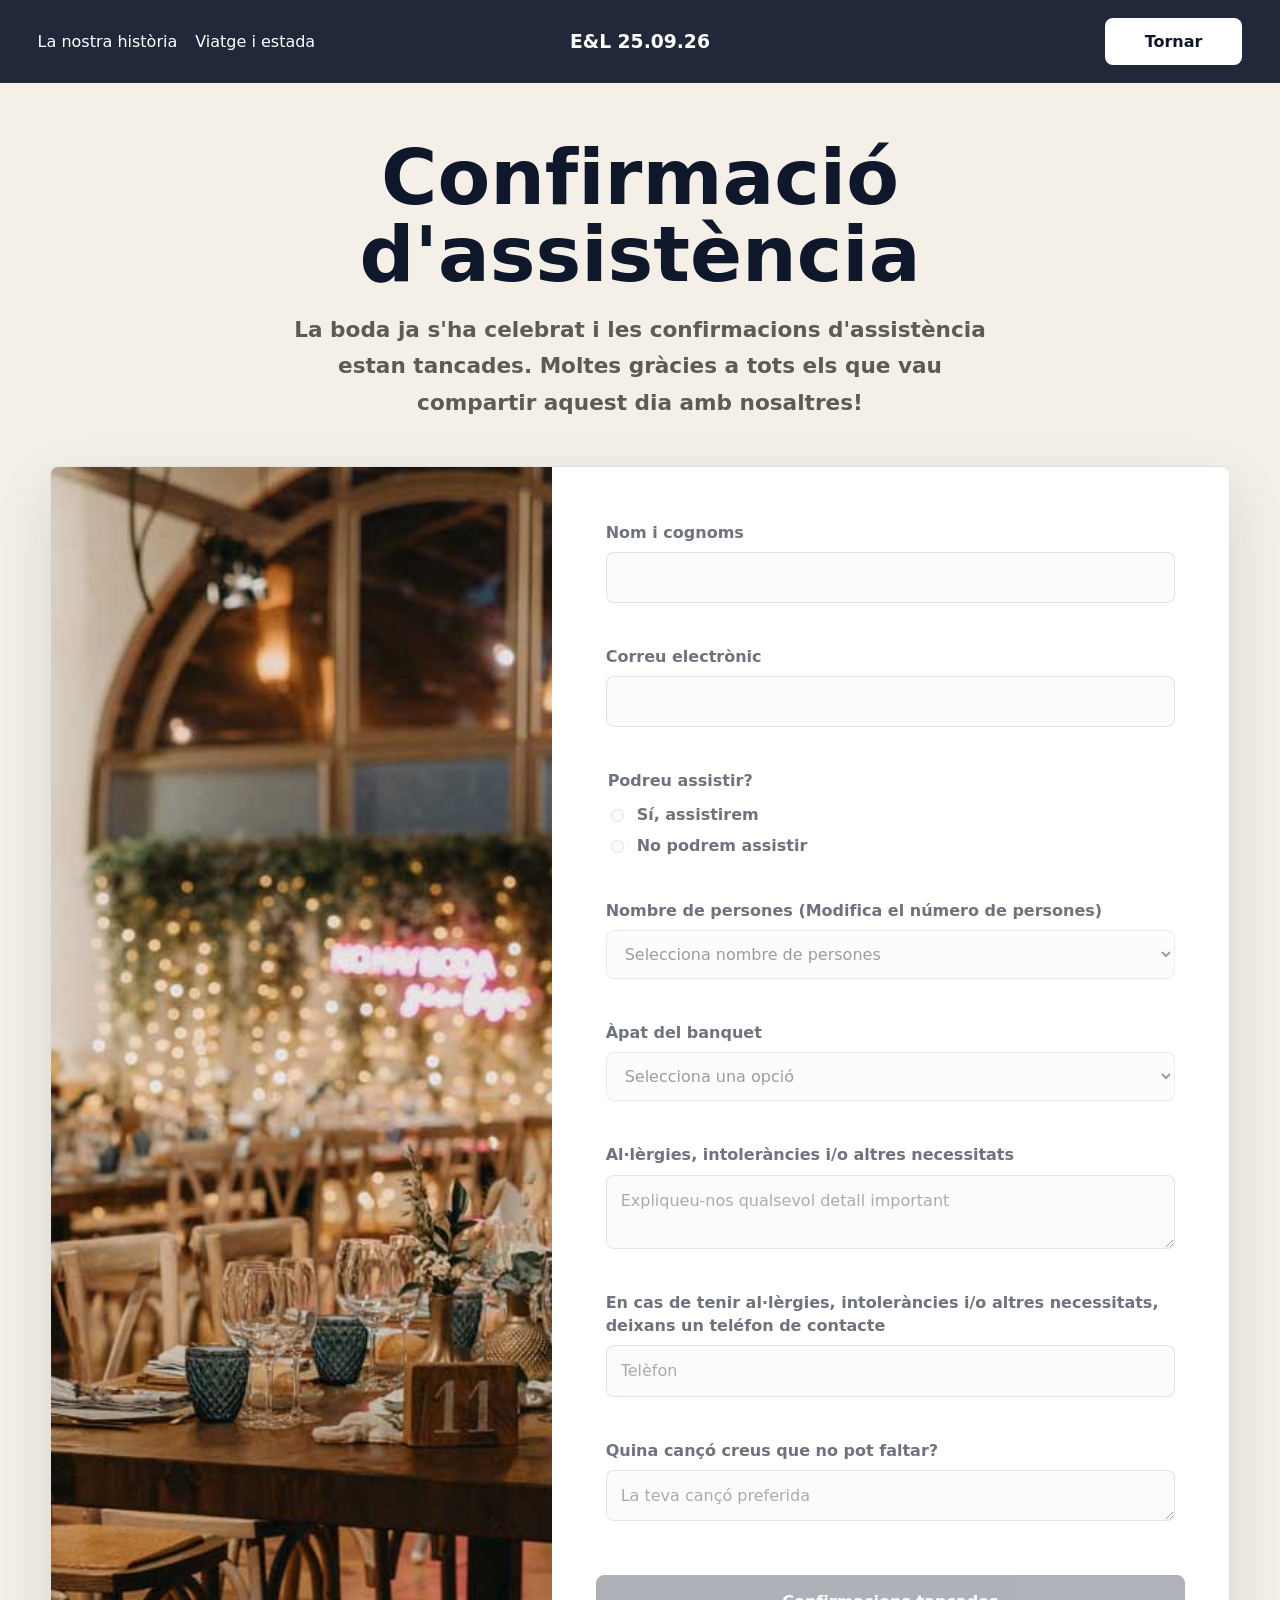
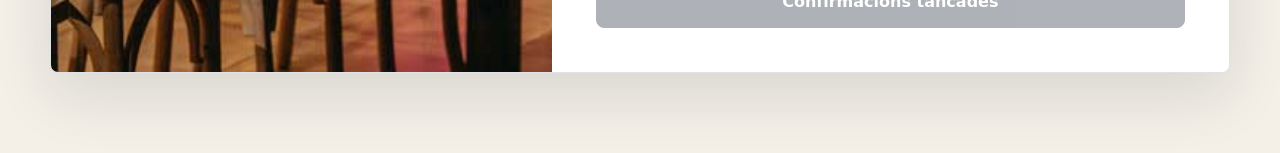
==== commit 318516f0: "Treure la galeria de fotos de la web Elimina la pàgina de la galeria, l'enllaç del menú de totes les" ====
--- a/confirmar-assistencia.html
+++ b/confirmar-assistencia.html
@@ -16,7 +16,6 @@
       <ul class="nav-links">
         <li><a href="la-nostra-historia.html">La nostra història</a></li>
         <li><a href="viatge-i-estada.html">Viatge i estada</a></li>
-        <li><a href="galeria.html">Galeria</a></li>
       </ul>
       <a href="index.html" class="nav_title">
         <h3>E&L 25.09.26</h3>
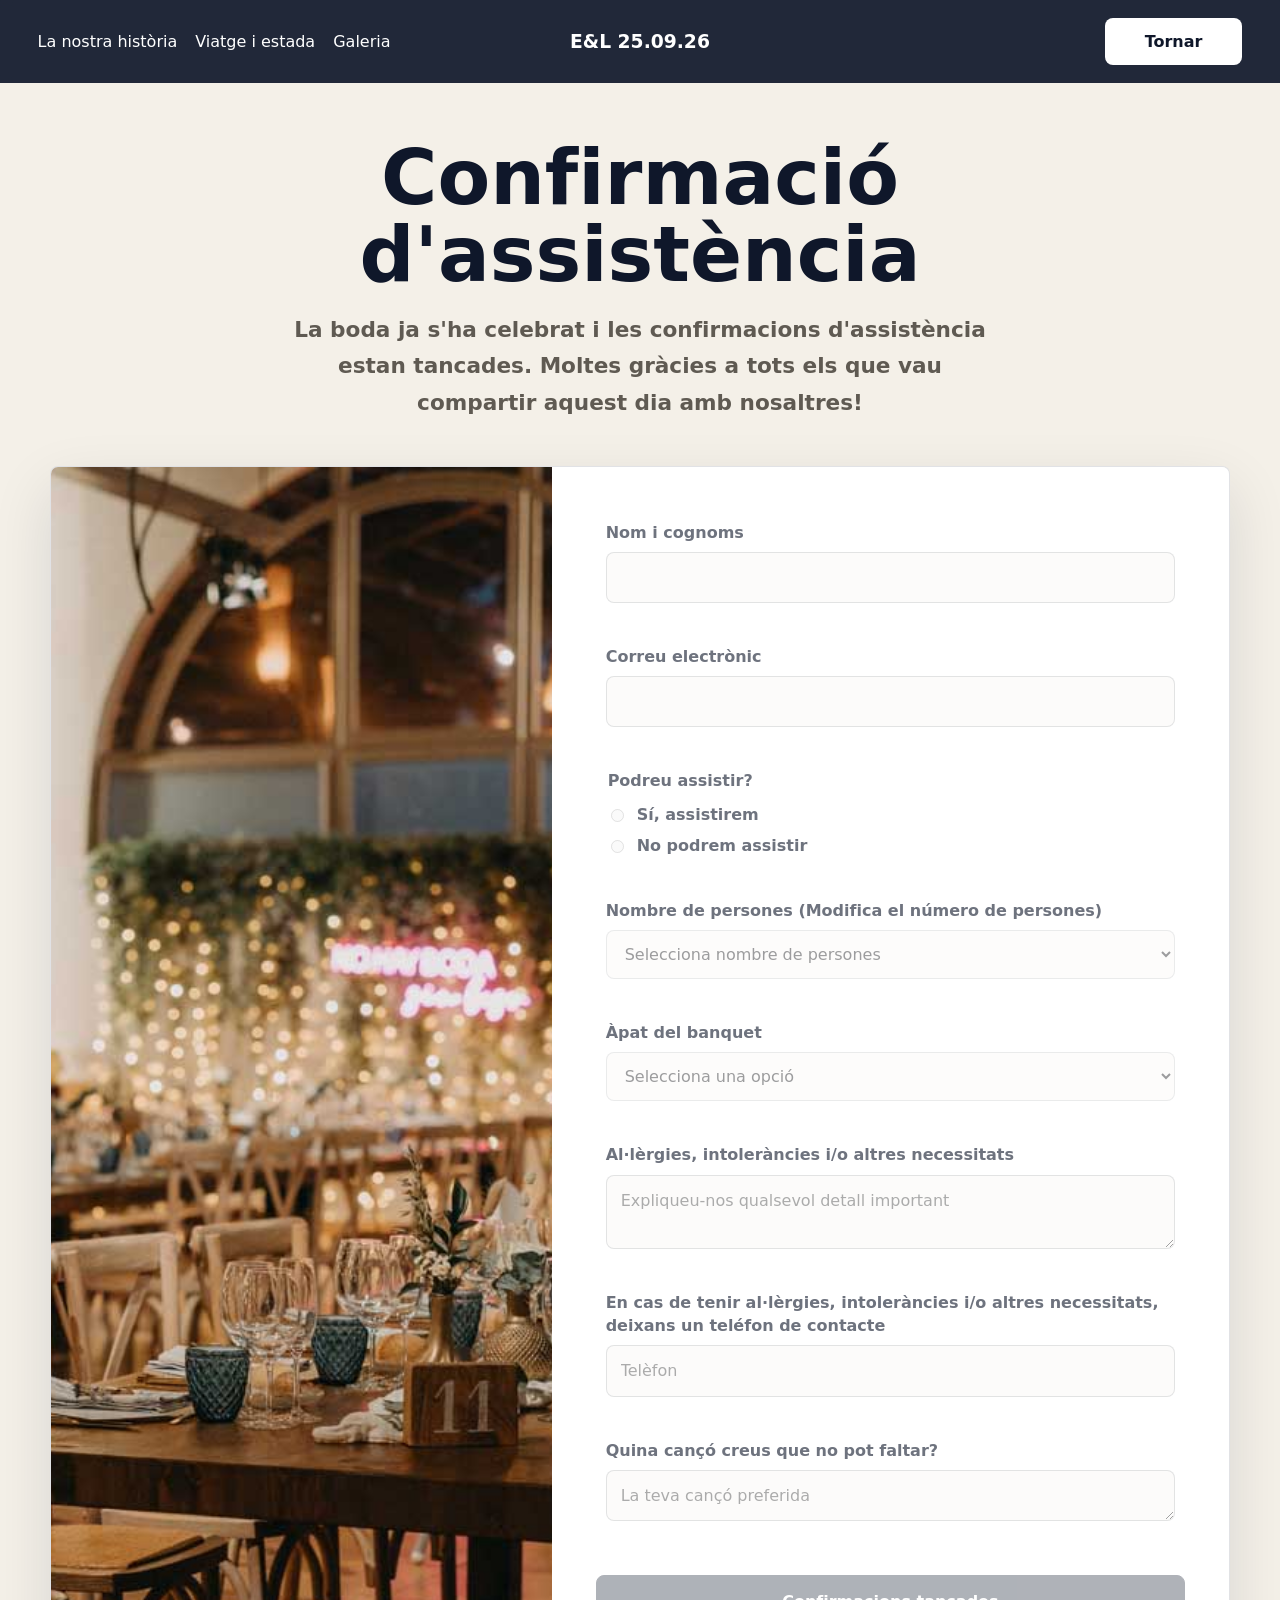
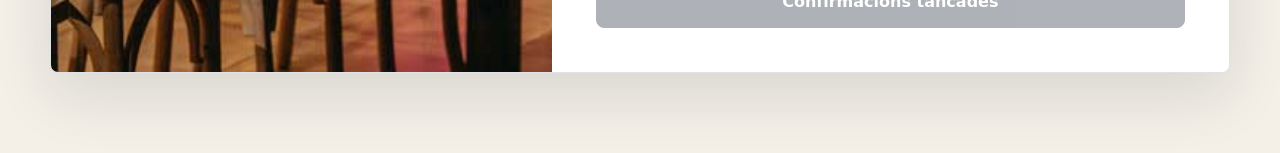
==== commit 8f734854: "Galeria: missatge que les fotos es veuen a l'àlbum compartit La pàgina de la galeria es manté al men" ====
--- a/confirmar-assistencia.html
+++ b/confirmar-assistencia.html
@@ -16,6 +16,7 @@
       <ul class="nav-links">
         <li><a href="la-nostra-historia.html">La nostra història</a></li>
         <li><a href="viatge-i-estada.html">Viatge i estada</a></li>
+        <li><a href="galeria.html">Galeria</a></li>
       </ul>
       <a href="index.html" class="nav_title">
         <h3>E&L 25.09.26</h3>
--- a/css/styles.css
+++ b/css/styles.css
@@ -411,6 +411,24 @@
 
 .historia-hero{
   background-image:linear-gradient(rgba(15,23,42,0.18),rgba(15,23,42,0.62)), url("../assets/parella-10.jpg");
+}
+
+.galeria-hero{
+  background-image:linear-gradient(rgba(15,23,42,0.22),rgba(15,23,42,0.65)), url("../assets/parella-13.jpg");
+  background-position:center 10%;
+}
+
+.galeria-avis{
+  max-width:760px;
+}
+
+.galeria-avis > p{
+  font-size:1.1rem;
+  line-height:1.7;
+}
+
+.galeria-signatura{
+  font-weight:700;
 }
 
 .estada-hero{
